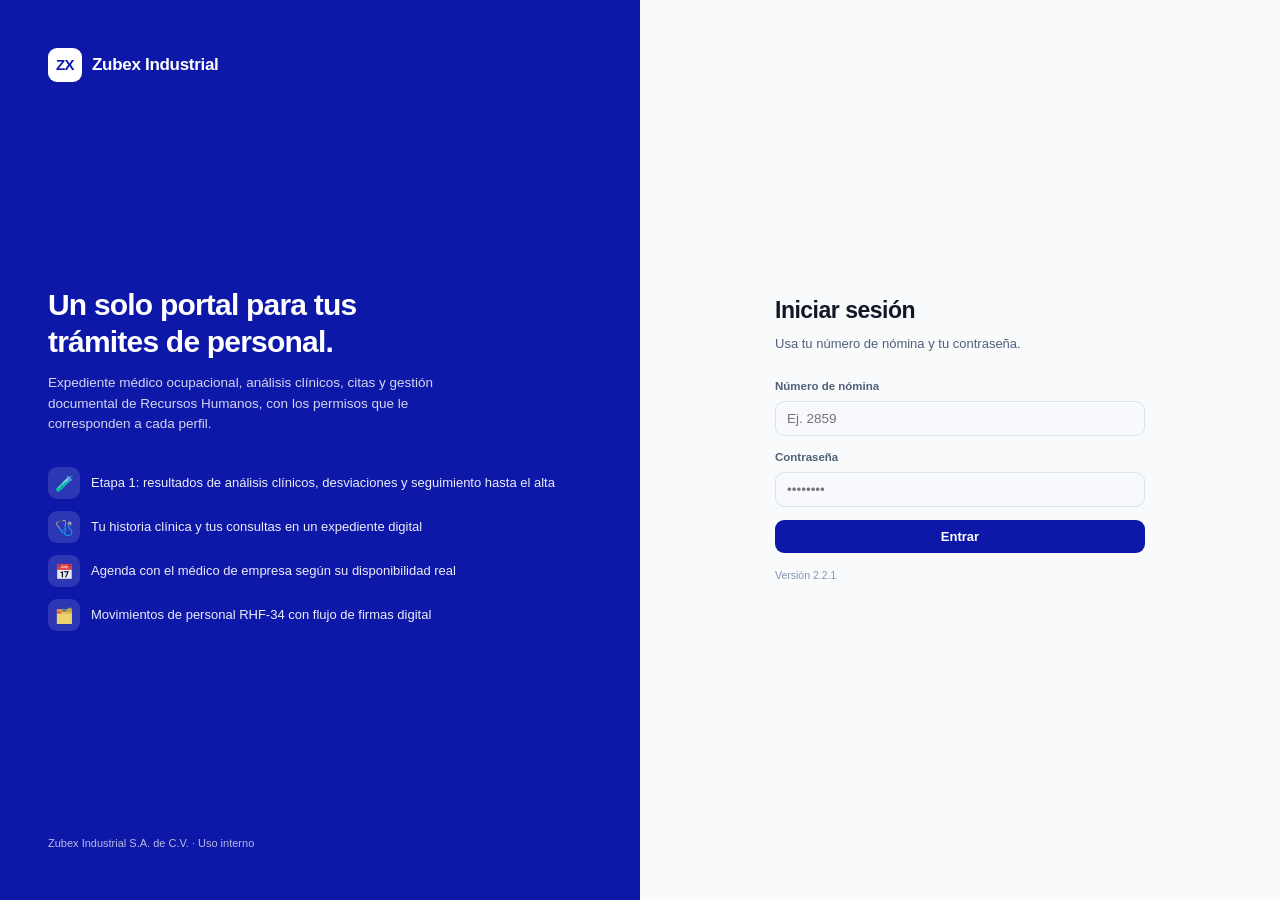
==== admin.html @ ed7c0bb7 "Add files via upload" ====
<!DOCTYPE html>
<html lang="es">
<head>
<meta charset="UTF-8">
<meta name="viewport" content="width=device-width,initial-scale=1">
<meta http-equiv="Content-Security-Policy"
      content="default-src 'self'; script-src 'self'; style-src 'self' 'unsafe-inline' https://fonts.googleapis.com; font-src 'self' https://fonts.gstatic.com; img-src 'self' data:; connect-src 'self' https://wqecddqbijyiqwsvlubl.supabase.co wss://wqecddqbijyiqwsvlubl.supabase.co; form-action 'none'; base-uri 'none'; object-src 'none'">
<meta http-equiv="Cache-Control" content="no-store">
<meta name="referrer" content="same-origin">
<meta name="robots" content="noindex,nofollow">
<title>Portal Zubex · Administración</title>
<link rel="stylesheet" href="assets/app.css?v=2.2.1">
</head>
<body>
<div id="root"></div>
<script src="assets/supabase.min.js?v=2.2.1"></script>
<script src="assets/config.js?v=2.2.1"></script>
<script src="assets/catalogos.js?v=2.2.1"></script>
<script src="assets/api.js?v=2.2.1"></script>
<script src="assets/app.js?v=2.2.1"></script>
<script src="assets/page-admin.js?v=2.2.1"></script>
</body>
</html>
---- assets/app.css ----
/* ============================================================
   Portal Zubex — Sistema de diseño
   Manual de Estandarización de Reportes IA — Zubex Industrial
   Azul primario #0D18A8 · Azul acento #227EF6
   ============================================================ */

:root{
  /* Marca */
  --zx:#0D18A8;          /* Azul Zubex primario */
  --zx-ac:#227EF6;       /* Azul Zubex brillante (acento) */
  --zx-ac-h:#1b68ce;
  --zx-soft:#e8eefc;
  --zx-soft2:#dbeafe;

  /* Superficies */
  --bg:#f8fafc;--c:#ffffff;--c1:#f7f9fc;--c2:#eef2f8;
  --tx:#101828;--tx2:#516079;--tx3:#8494ad;
  --bd:#dce4ef;--bd2:#c3d0e6;

  /* Semántica (verde = mejora, rojo = deterioro) */
  --gn:#166534;--gns:#e7f4ec;--gnt:#166534;
  --dn:#991b1b;--dns:#fbeded;--dnt:#991b1b;
  --wn:#a16207;--wns:#fdf5e3;--wnt:#854d0e;

  --sh:0 1px 3px rgba(13,24,168,.06),0 6px 20px rgba(16,24,40,.06);
  --sh2:0 10px 40px rgba(16,24,40,.18);
  --r:12px;
  font-family:'Poppins','Segoe UI',-apple-system,BlinkMacSystemFont,sans-serif;
}

[data-theme=dark]{
  --zx:#2c3ce0;--zx-ac:#5b95f8;--zx-ac-h:#4a83e6;
  --zx-soft:#161f3d;--zx-soft2:#1b2749;
  --bg:#0b1020;--c:#131a2e;--c1:#18203a;--c2:#1e2846;
  --tx:#e6ecf8;--tx2:#94a3bd;--tx3:#65748f;
  --bd:#243055;--bd2:#2f3d68;
  --gn:#4ade80;--gns:#0f2a1b;--gnt:#4ade80;
  --dn:#f87171;--dns:#2c1414;--dnt:#f87171;
  --wn:#fbbf24;--wns:#2a2008;--wnt:#fbbf24;
  --sh:0 2px 16px rgba(0,0,0,.45);--sh2:0 8px 32px rgba(0,0,0,.6);
}

*{box-sizing:border-box;margin:0;padding:0}
html,body{height:100%}
body{background:var(--bg);color:var(--tx);font-size:14px;line-height:1.55;
     font-family:'Poppins','Segoe UI',-apple-system,sans-serif;-webkit-font-smoothing:antialiased}
button{font-family:inherit;cursor:pointer;border:none;outline:none}
a{color:var(--zx-ac);text-decoration:none}
input,textarea,select{font-family:inherit;font-size:13.5px;background:var(--c1);color:var(--tx);
  border:1px solid var(--bd);border-radius:9px;padding:9px 11px;width:100%;transition:.15s;outline:none}
input:focus,textarea:focus,select:focus{border-color:var(--zx-ac);box-shadow:0 0 0 3px var(--zx-soft)}
input:disabled,select:disabled,textarea:disabled{opacity:.6;cursor:not-allowed}
textarea{resize:vertical;min-height:70px}
.hidden{display:none!important}

/* ---------- Marca / logo ---------- */
.zx-logo{display:inline-flex;align-items:center;gap:10px;font-weight:700;letter-spacing:-.3px}
.zx-mark{width:34px;height:34px;min-width:34px;border-radius:9px;background:#fff;color:var(--zx);
  display:flex;align-items:center;justify-content:center;font-weight:800;font-size:15px;letter-spacing:-.5px}
.zx-mark.inv{background:var(--zx);color:#fff}

/* ---------- Shell ---------- */
.app{display:flex;flex-direction:column;height:100vh;overflow:hidden}
.topbar{display:flex;align-items:center;justify-content:space-between;gap:14px;padding:0 18px;height:56px;
  background:var(--zx);color:#fff;flex-shrink:0;z-index:30}
.tb-title{font-size:12.5px;opacity:.85;font-weight:400;white-space:nowrap;overflow:hidden;text-overflow:ellipsis}
.tb-right{display:flex;align-items:center;gap:12px}
.tb-user{display:flex;flex-direction:column;line-height:1.25;text-align:right}
.tb-user b{font-size:12.5px;font-weight:600}
.tb-user span{font-size:10.5px;opacity:.8;max-width:min(46vw,440px);overflow:hidden;text-overflow:ellipsis;white-space:nowrap}
.tb-avatar{width:32px;height:32px;border-radius:50%;background:rgba(255,255,255,.18);display:flex;
  align-items:center;justify-content:center;font-weight:700;font-size:12px}
.theme-btn{width:40px;height:22px;border-radius:12px;background:rgba(255,255,255,.25);position:relative;border:none}
.theme-btn::after{content:"";position:absolute;top:2px;left:2px;width:18px;height:18px;border-radius:50%;
  background:#fff;transition:.2s}
[data-theme=dark] .theme-btn::after{transform:translateX(18px)}
.btn-logout{background:rgba(255,255,255,.12);color:#fff;font-size:12.5px;padding:7px 12px;border-radius:8px}
.btn-logout:hover{background:rgba(255,255,255,.24)}

.layout{display:flex;flex:1;overflow:hidden}
.sidebar{width:224px;background:var(--c);border-right:1px solid var(--bd);display:flex;flex-direction:column;
  flex-shrink:0;transition:width .17s ease;overflow:hidden}
.sidebar.col{width:56px}
.sb-top{padding:8px;display:flex;justify-content:flex-end;border-bottom:1px solid var(--bd)}
.sidebar.col .sb-top{justify-content:center}
.sb-toggle{background:transparent;border:1px solid var(--bd);color:var(--tx2);border-radius:8px;padding:5px 9px;font-size:14px;line-height:1}
.sb-toggle:hover{background:var(--c2);color:var(--tx)}
.sb-nav{flex:1;padding:10px 8px;overflow-y:auto;display:flex;flex-direction:column;gap:2px}
.sb-sec{font-size:10px;text-transform:uppercase;letter-spacing:.8px;color:var(--tx3);font-weight:700;padding:12px 10px 4px;white-space:nowrap}
.sidebar.col .sb-sec{visibility:hidden;height:18px;padding:6px}
.sb-item{display:flex;align-items:center;gap:10px;padding:9px 10px;border-radius:9px;font-size:13px;
  color:var(--tx2);cursor:pointer;white-space:nowrap;overflow:hidden;background:none;width:100%;text-align:left}
.sb-item:hover{background:var(--c2);color:var(--tx)}
.sb-item.on{background:var(--zx-soft);color:var(--zx);font-weight:600}
[data-theme=dark] .sb-item.on{color:var(--zx-ac)}
.sb-ico{width:20px;text-align:center;flex-shrink:0;font-size:15px}
/* Vistas del módulo activo: desplegadas justo debajo de él (acordeón) */
.sb-sub{display:flex;flex-direction:column;gap:1px;margin:2px 0 6px 18px;padding-left:8px;border-left:2px solid var(--bd)}
.sb-subitem{padding:7px 10px;font-size:12.5px;width:100%;text-align:left}
.sb-sub .sb-subitem.on{background:var(--c2);color:var(--zx);font-weight:600}
[data-theme=dark] .sb-sub .sb-subitem.on{color:var(--zx-ac)}
.sidebar.col .sb-sub{margin-left:0;padding-left:0;border-left:none}
.sidebar.col .sb-item span:not(.sb-ico){display:none}
.sb-badge{margin-left:auto;background:var(--dn);color:#fff;border-radius:10px;font-size:10px;padding:1px 6px;font-weight:700}
.sidebar.col .sb-badge{display:none}
.sb-foot{padding:10px;border-top:1px solid var(--bd);font-size:10.5px;color:var(--tx3);white-space:nowrap}
.sidebar.col .sb-foot{display:none}

.main{flex:1;overflow-y:auto;padding:22px 26px 40px}

/* ---------- Tipografía de página ---------- */
.page-head{display:flex;align-items:flex-start;justify-content:space-between;gap:16px;margin-bottom:18px;flex-wrap:wrap}
h1.page-t{font-size:21px;font-weight:700;letter-spacing:-.4px}
.page-sub{font-size:12.5px;color:var(--tx2);margin-top:2px}
h2.sec-t{font-size:15px;font-weight:700;margin:22px 0 10px;letter-spacing:-.2px}
h3{font-size:13.5px;font-weight:600}

/* ---------- Tarjetas ---------- */
.card{background:var(--c);border:1px solid var(--bd);border-radius:var(--r);box-shadow:var(--sh);padding:18px}
.card+.card{margin-top:14px}
.card-t{font-size:13.5px;font-weight:700;margin-bottom:12px;display:flex;align-items:center;gap:8px;justify-content:space-between}
.grid{display:grid;gap:14px}
.g2{grid-template-columns:repeat(auto-fit,minmax(280px,1fr))}
.g3{grid-template-columns:repeat(auto-fit,minmax(220px,1fr))}
.g4{grid-template-columns:repeat(auto-fit,minmax(180px,1fr))}

/* KPI */
.kpi{background:var(--c);border:1px solid var(--bd);border-radius:var(--r);padding:15px 16px;box-shadow:var(--sh)}
.kpi-l{font-size:10.5px;text-transform:uppercase;letter-spacing:.7px;color:var(--tx3);font-weight:700}
.kpi-v{font-size:27px;font-weight:700;letter-spacing:-1px;margin-top:3px;color:var(--zx)}
[data-theme=dark] .kpi-v{color:var(--zx-ac)}
.kpi-v.gn{color:var(--gnt)}.kpi-v.dn{color:var(--dnt)}.kpi-v.wn{color:var(--wnt)}
.kpi-d{font-size:11.5px;color:var(--tx2);margin-top:2px}

/* Portal (tarjetas de módulo) */
.mod-grid{display:grid;grid-template-columns:repeat(auto-fit,minmax(250px,1fr));gap:16px}
.mod{background:var(--c);border:1px solid var(--bd);border-radius:16px;padding:22px;box-shadow:var(--sh);
  cursor:pointer;transition:.16s;display:flex;flex-direction:column;gap:8px;text-align:left}
.mod:hover{transform:translateY(-2px);box-shadow:var(--sh2);border-color:var(--zx-ac)}
.mod-ico{width:44px;height:44px;border-radius:12px;background:var(--zx-soft);color:var(--zx);display:flex;
  align-items:center;justify-content:center;font-size:21px;margin-bottom:4px}
[data-theme=dark] .mod-ico{color:var(--zx-ac)}
.mod b{font-size:15px}
.mod p{font-size:12.5px;color:var(--tx2)}
.mod-tag{margin-top:6px;font-size:10.5px;font-weight:700;color:var(--zx-ac);text-transform:uppercase;letter-spacing:.6px}

/* ---------- Botones ---------- */
.btn{background:var(--zx);color:#fff;border-radius:9px;padding:9px 16px;font-size:13px;font-weight:600;
  display:inline-flex;align-items:center;gap:7px;transition:.15s;white-space:nowrap}
.btn:hover{background:var(--zx-ac-h)}
.btn.ac{background:var(--zx-ac)}.btn.ac:hover{background:var(--zx-ac-h)}
.btn.gh{background:transparent;color:var(--tx2);border:1px solid var(--bd)}
.btn.gh:hover{background:var(--c2);color:var(--tx)}
.btn.ok{background:var(--gn)}.btn.ok:hover{filter:brightness(1.15)}
.btn.no{background:var(--dn)}.btn.no:hover{filter:brightness(1.15)}
.btn.sm{padding:6px 11px;font-size:12px}
.btn:disabled{opacity:.5;cursor:not-allowed}
.btn-row{display:flex;gap:9px;flex-wrap:wrap}

/* ---------- Formularios ---------- */
.field{margin-bottom:13px}
.field label{display:block;font-size:11.5px;font-weight:600;color:var(--tx2);margin-bottom:5px}
.field .hint{font-size:11px;color:var(--tx3);margin-top:4px}
.frow{display:grid;gap:13px;grid-template-columns:repeat(auto-fit,minmax(190px,1fr))}
.chk{display:flex;align-items:flex-start;gap:8px;font-size:12.5px;color:var(--tx);cursor:pointer;padding:5px 0}
.chk input{width:16px;height:16px;min-width:16px;margin-top:1px;accent-color:var(--zx-ac)}
fieldset{border:1px solid var(--bd);border-radius:10px;padding:14px;margin-bottom:14px}
legend{font-size:11px;font-weight:700;text-transform:uppercase;letter-spacing:.7px;color:var(--zx);padding:0 6px}
[data-theme=dark] legend{color:var(--zx-ac)}

/* ---------- Tablas ---------- */
.tbl-wrap{overflow-x:auto;border:1px solid var(--bd);border-radius:10px;background:var(--c)}
table{width:100%;border-collapse:collapse;font-size:12.5px}
th{background:var(--c2);color:var(--tx2);font-weight:700;font-size:10.5px;text-transform:uppercase;
  letter-spacing:.6px;padding:10px;text-align:left;white-space:nowrap;position:sticky;top:0}
td{padding:10px;border-top:1px solid var(--bd);vertical-align:middle}
tbody tr:hover{background:var(--c1)}
.empty{padding:34px;text-align:center;color:var(--tx3);font-size:12.5px}

/* Chips / badges */
.chip{display:inline-flex;align-items:center;gap:5px;font-size:10.5px;font-weight:700;padding:3px 9px;
  border-radius:20px;text-transform:uppercase;letter-spacing:.4px;white-space:nowrap}
.chip.ok{background:var(--gns);color:var(--gnt)}
.chip.no{background:var(--dns);color:var(--dnt)}
.chip.wa{background:var(--wns);color:var(--wnt)}
.chip.in{background:var(--zx-soft);color:var(--zx)}
[data-theme=dark] .chip.in{color:var(--zx-ac)}
.chip.nt{background:var(--c2);color:var(--tx2)}

/* Filtros */
.filters{display:flex;gap:9px;flex-wrap:wrap;align-items:flex-end;margin-bottom:14px}
.filters .field{margin:0;min-width:145px}
.tabs{display:flex;gap:5px;background:var(--c2);padding:4px;border-radius:10px;flex-wrap:wrap}
.tab{background:transparent;color:var(--tx2);padding:7px 13px;border-radius:7px;font-size:12.5px;font-weight:600}
.tab.on{background:var(--c);color:var(--zx);box-shadow:var(--sh)}
[data-theme=dark] .tab.on{color:var(--zx-ac)}

/* ---------- Modal ---------- */
.ovl{position:fixed;inset:0;background:rgba(8,14,32,.55);backdrop-filter:blur(2px);display:flex;
  align-items:center;justify-content:center;z-index:100;padding:18px}
.modal{background:var(--c);border-radius:16px;box-shadow:var(--sh2);width:100%;max-width:560px;
  max-height:90vh;display:flex;flex-direction:column;overflow:hidden}
.modal.lg{max-width:900px}
.mo-head{padding:16px 20px;border-bottom:1px solid var(--bd);display:flex;align-items:center;justify-content:space-between;gap:12px}
.mo-head b{font-size:15px}
.mo-x{background:transparent;color:var(--tx3);font-size:19px;line-height:1;padding:4px 8px;border-radius:7px}
.mo-x:hover{background:var(--c2);color:var(--tx)}
.mo-body{padding:20px;overflow-y:auto}
.mo-foot{padding:14px 20px;border-top:1px solid var(--bd);display:flex;justify-content:flex-end;gap:9px;flex-wrap:wrap}

/* ---------- Toast ---------- */
.toasts{position:fixed;bottom:20px;right:20px;display:flex;flex-direction:column;gap:9px;z-index:200}
.toast{background:var(--c);border:1px solid var(--bd);border-left:4px solid var(--zx-ac);border-radius:10px;
  padding:12px 16px;box-shadow:var(--sh2);font-size:13px;max-width:340px;animation:tin .22s ease}
.toast.ok{border-left-color:var(--gn)}.toast.no{border-left-color:var(--dn)}.toast.wa{border-left-color:var(--wn)}
@keyframes tin{from{opacity:0;transform:translateX(30px)}to{opacity:1;transform:none}}

/* ---------- Calendario ---------- */
.cal{background:var(--c1);border:1px solid var(--bd);border-radius:12px;padding:12px}
.cal-h{display:flex;align-items:center;justify-content:space-between;margin-bottom:9px}
.cal-h b{font-size:13px;text-transform:capitalize}
.cal-nav{background:var(--c);border:1px solid var(--bd);color:var(--tx2);border-radius:7px;padding:4px 9px;font-size:13px}
.cal-nav:hover{background:var(--c2)}
.cal-g{display:grid;grid-template-columns:repeat(7,1fr);gap:3px}
.cal-dow{text-align:center;font-size:10px;font-weight:700;color:var(--tx3);padding:4px 0;text-transform:uppercase}
.cal-d{aspect-ratio:1;display:flex;align-items:center;justify-content:center;border-radius:8px;font-size:12px;
  cursor:pointer;border:1px solid transparent;background:var(--c)}
.cal-d:hover{border-color:var(--zx-ac)}
.cal-d.out{color:var(--tx3);opacity:.45;cursor:default;background:transparent}
.cal-d.sel{background:var(--zx);color:#fff;font-weight:700}
.cal-d.rng{background:var(--zx-soft);color:var(--zx)}
.cal-d.hoy{border-color:var(--zx-ac);font-weight:700}
.cal-d.off{opacity:.35;cursor:not-allowed;text-decoration:line-through}

/* Rejilla semanal de vacaciones */
[data-theme=dark] 
/* Slots de citas */

/* Timeline de firmas */
.flow{display:flex;flex-direction:column;gap:0}
.flow-i{display:flex;gap:12px;padding-bottom:16px;position:relative}
.flow-i:not(:last-child)::before{content:"";position:absolute;left:13px;top:28px;bottom:0;width:2px;background:var(--bd)}
.flow-i.done:not(:last-child)::before{background:var(--gn)}
.flow-dot{width:28px;height:28px;min-width:28px;border-radius:50%;background:var(--c2);color:var(--tx3);
  display:flex;align-items:center;justify-content:center;font-size:12px;font-weight:700;border:2px solid var(--bd);z-index:1}
.flow-i.done .flow-dot{background:var(--gns);color:var(--gnt);border-color:var(--gn)}
.flow-i.now .flow-dot{background:var(--zx-soft);color:var(--zx);border-color:var(--zx-ac)}
.flow-i.rej .flow-dot{background:var(--dns);color:var(--dnt);border-color:var(--dn)}
.flow-tx b{font-size:13px;display:block}
.flow-tx span{font-size:11.5px;color:var(--tx2)}

/* ---------- Login ---------- */
.login{min-height:100vh;display:grid;grid-template-columns:1fr 1fr}
.login-art{background:var(--zx);color:#fff;padding:48px;display:flex;flex-direction:column;justify-content:space-between}
.login-art h2{font-size:30px;font-weight:700;letter-spacing:-.8px;line-height:1.25;max-width:400px}
.login-art p{font-size:13.5px;opacity:.82;max-width:400px;margin-top:12px}
.login-feat{display:flex;flex-direction:column;gap:12px;margin-top:32px}
.login-feat div{display:flex;gap:11px;align-items:center;font-size:13px;opacity:.92}
.login-feat i{width:32px;height:32px;border-radius:9px;background:rgba(255,255,255,.15);display:flex;
  align-items:center;justify-content:center;font-style:normal;font-size:15px}
.login-form{display:flex;align-items:center;justify-content:center;padding:40px 24px;background:var(--bg)}
.login-box{width:100%;max-width:370px}
.login-box h1{font-size:23px;font-weight:700;letter-spacing:-.5px}
.login-box>p{font-size:13px;color:var(--tx2);margin:5px 0 24px}
.login-err{background:var(--dns);color:var(--dnt);border-radius:9px;padding:10px 13px;font-size:12.5px;margin-bottom:13px}

/* ---------- Nota metodológica / pie ---------- */
.nota{background:var(--zx-soft2);border:1px solid var(--bd);border-radius:10px;padding:13px 15px;
  font-size:11.5px;color:var(--tx2);line-height:1.6;margin-top:18px}
[data-theme=dark] .nota{background:var(--zx-soft)}
.nota b{color:var(--tx);font-size:11.5px}
.pie{margin-top:14px;padding:12px 0;font-size:11px;color:var(--tx3);text-align:center;border-top:1px solid var(--bd)}

/* Aviso de privacidad */
.priv{display:flex;gap:10px;background:var(--wns);border:1px solid var(--wn);border-radius:10px;
  padding:12px 14px;font-size:11.5px;color:var(--wnt);line-height:1.55;margin-bottom:16px}

/* Responsive */
@media(max-width:900px){
  .login{grid-template-columns:1fr}
  .login-art{display:none}
  .sidebar{position:fixed;left:0;top:56px;bottom:0;z-index:40;box-shadow:var(--sh2)}
  .sidebar.col{width:0;border:none}
  .main{padding:16px}
  .tb-user{display:none}
}
@media print{
  .sidebar,.topbar,.btn,.no-print{display:none!important}
  .main{overflow:visible;padding:0}
  .card{box-shadow:none;break-inside:avoid}
}

/* ---- Jefes y equipos (Administración) ---- */
.eq-grid{display:grid;grid-template-columns:minmax(260px,360px) 1fr;gap:14px;align-items:start}
.eq-list{display:flex;flex-direction:column;gap:4px;max-height:560px;overflow-y:auto}
.eq-row{padding:9px 11px;border:1px solid var(--bd);border-radius:9px;cursor:pointer;background:var(--c)}
.eq-row:hover{background:var(--c2)}
.eq-row.on{border-color:var(--zx);background:var(--zx-soft)}
.eq-row b{font-size:12.5px}
.eq-sub{font-size:11.5px;color:var(--tx2);margin-top:2px}
@media(max-width:900px){.eq-grid{grid-template-columns:1fr}}


/* ============================================================
   Versión 2.2.0
   ============================================================ */

/* ---- Barra superior: accesos rápidos ---- */
.tb-nav{display:flex;align-items:center;gap:4px;margin:0 auto 0 8px}
.tb-op{display:flex;align-items:center;gap:6px;color:#fff;padding:7px 12px;border-radius:8px;font-size:12.5px;
  font-weight:600;opacity:.92;white-space:nowrap}
.tb-op:hover{background:rgba(255,255,255,.14);opacity:1}
.tb-op.on{background:rgba(255,255,255,.22);opacity:1}
.tb-more{display:none;position:relative;margin:0 auto 0 4px}
.tb-more summary{list-style:none;cursor:pointer;color:#fff;font-size:12.5px;font-weight:600;padding:7px 12px;
  border-radius:8px;background:rgba(255,255,255,.14)}
.tb-more summary::-webkit-details-marker{display:none}
.tb-menu{position:absolute;left:0;top:calc(100% + 8px);min-width:210px;background:var(--c);border:1px solid var(--bd);
  border-radius:10px;box-shadow:var(--sh2);padding:6px;display:flex;flex-direction:column;gap:2px;z-index:60}
.tb-menu .tb-op{color:var(--tx);opacity:1}
.tb-menu .tb-op:hover{background:var(--c2)}
.tb-menu .tb-op.on{background:var(--zx-soft);color:var(--zx)}
@media(max-width:1360px){.tb-nav{display:none}.tb-more{display:block}}

/* ---- Calendarios de selección (formularios): números legibles en modo noche ---- */
[data-theme=dark] .cal-d{color:#fff}
[data-theme=dark] .cal-d.rng{background:#26397a;color:#fff}
[data-theme=dark] .cal-d.sel{color:#fff}

/* ---- Encabezado de saldo en los formularios de solicitud ---- */
.disp-big{font-size:21px;font-weight:600;line-height:1.2;color:var(--tx)}
.disp-big b{font-size:36px;font-weight:700;color:var(--zx);margin:0 4px;letter-spacing:-.5px}
[data-theme=dark] .disp-big b{color:var(--zx-ac)}
.disp-sub{font-size:13px;color:var(--tx2);margin:2px 0 12px}
.fm-nota{font-size:11.5px;color:var(--tx2);margin-top:6px}
.fm-total{font-size:13px;margin:2px 0 10px}
.fm-total b{font-size:15px;color:var(--zx)}
[data-theme=dark] .fm-total b{color:var(--zx-ac)}

/* ---- Tarjetas del inicio que funcionan como enlace ---- */
a.kpi-link{display:block;color:inherit;text-decoration:none;transition:border-color .15s,box-shadow .15s,transform .15s}
a.kpi-link:hover{border-color:var(--zx-ac);box-shadow:var(--sh2);transform:translateY(-1px)}
a.kpi-link .kpi-d::after{content:" →";opacity:.6}
.home-id{font-size:12.5px;color:var(--tx2);margin-top:3px}

/* ---- Popup de detalles de una solicitud ---- */
.det-grid{display:grid;grid-template-columns:1fr 1fr;gap:12px 22px}
.det-w{grid-column:1/-1}
.det-k{font-size:10.5px;color:var(--tx3);text-transform:uppercase;letter-spacing:.5px;font-weight:700}
.det-v{font-size:13.5px;font-weight:600;margin-top:2px;word-break:break-word}
.det-v.suave{font-weight:400;color:var(--tx2)}
.det-nota{font-size:11.5px;color:var(--tx3);font-weight:400;margin-top:2px}
@media(max-width:560px){.det-grid{grid-template-columns:1fr}}

/* ---- Filtros de periodo junto a los títulos de sección ---- */
.sec-row{display:flex;align-items:flex-end;justify-content:space-between;gap:14px;flex-wrap:wrap;margin:22px 0 10px}
.sec-row h2.sec-t{margin:0}
.sec-row .field{min-width:210px}
.chip.sm{font-size:10px;padding:2px 7px;margin-left:6px;vertical-align:middle}

/* ---- Calendario ---- */
.cal-head{display:flex;align-items:center;gap:16px;flex-wrap:wrap}
.cal-head .field{margin:0;min-width:230px}
.cal-bar{display:flex;align-items:center;justify-content:space-between;gap:12px;flex-wrap:wrap;margin:14px 0 12px}
.cw-wrap{overflow-x:auto;border:1px solid var(--bd);border-radius:12px;background:var(--c)}
.cw{display:grid;grid-template-columns:max-content repeat(7,minmax(46px,1fr));min-width:max-content;width:100%}
.cw-h{background:var(--c2);font-weight:700;font-size:10.5px;text-transform:uppercase;letter-spacing:.5px;
  padding:8px 6px;text-align:center;line-height:1.35}
.cw-h.nm{text-align:left;padding-left:14px}
.cw-h.we{background:var(--zx-soft2)}
[data-theme=dark] .cw-h.we{background:var(--zx-soft)}
.cw-h.hoy{box-shadow:inset 0 -3px 0 var(--zx-ac)}
.cw-n{padding:0 16px 0 14px;display:flex;align-items:center;border-top:1px solid var(--bd);font-weight:600;
  font-size:12.5px;white-space:nowrap;min-height:44px}
.cw-c{border-top:1px solid var(--bd);border-left:1px solid var(--bd);min-height:44px}
.cw-c.we{background:var(--c1)}
.cw-bar{align-self:center;height:22px;margin:0 3px;background:var(--zx-ac);border-radius:6px;z-index:1;
  display:flex;align-items:center;justify-content:space-between;padding:0 6px;color:#fff;font-size:11px;font-weight:700;overflow:hidden}
.cw-bar.ci{border-top-left-radius:0;border-bottom-left-radius:0;margin-left:0}
.cw-bar.cd{border-top-right-radius:0;border-bottom-right-radius:0;margin-right:0}

/* Calendarios dentro de popups: celdas más bajas para que el formulario completo quepa sin desplazarse */
.modal .cal-d{aspect-ratio:auto;height:38px}


/* ---- Vista previa por tipo de usuario (Administración) ---- */
.tb-ver{display:flex;align-items:center;gap:6px;color:#fff;font-size:11.5px;font-weight:600;white-space:nowrap}
.tb-ver select{min-width:150px;background:rgba(255,255,255,.16);color:#fff;border:1px solid rgba(255,255,255,.35);border-radius:8px;
  padding:6px 8px;font-size:12px;font-weight:600;max-width:190px;cursor:pointer}
.tb-ver select option,.tb-ver select optgroup{color:#111;background:#fff}
@media(max-width:1180px){.tb-ver span{display:none}}
.vista-banner{display:flex;align-items:center;gap:12px;background:#fff4d6;color:#5b3d00;border-bottom:1px solid #f0d58a;
  padding:8px 18px;font-size:12.5px;line-height:1.4;flex-shrink:0}
.vista-banner>div{flex:1}
[data-theme=dark] .vista-banner{background:#3a2e0e;color:#ffe3a1;border-bottom-color:#6b5517}

/* Barra superior: el logo no se parte y el nombre largo se recorta con puntos suspensivos */
.zx-logo{flex-shrink:0;white-space:nowrap}
.tb-user{min-width:0;max-width:280px}
.tb-user b{overflow:hidden;text-overflow:ellipsis;white-space:nowrap}
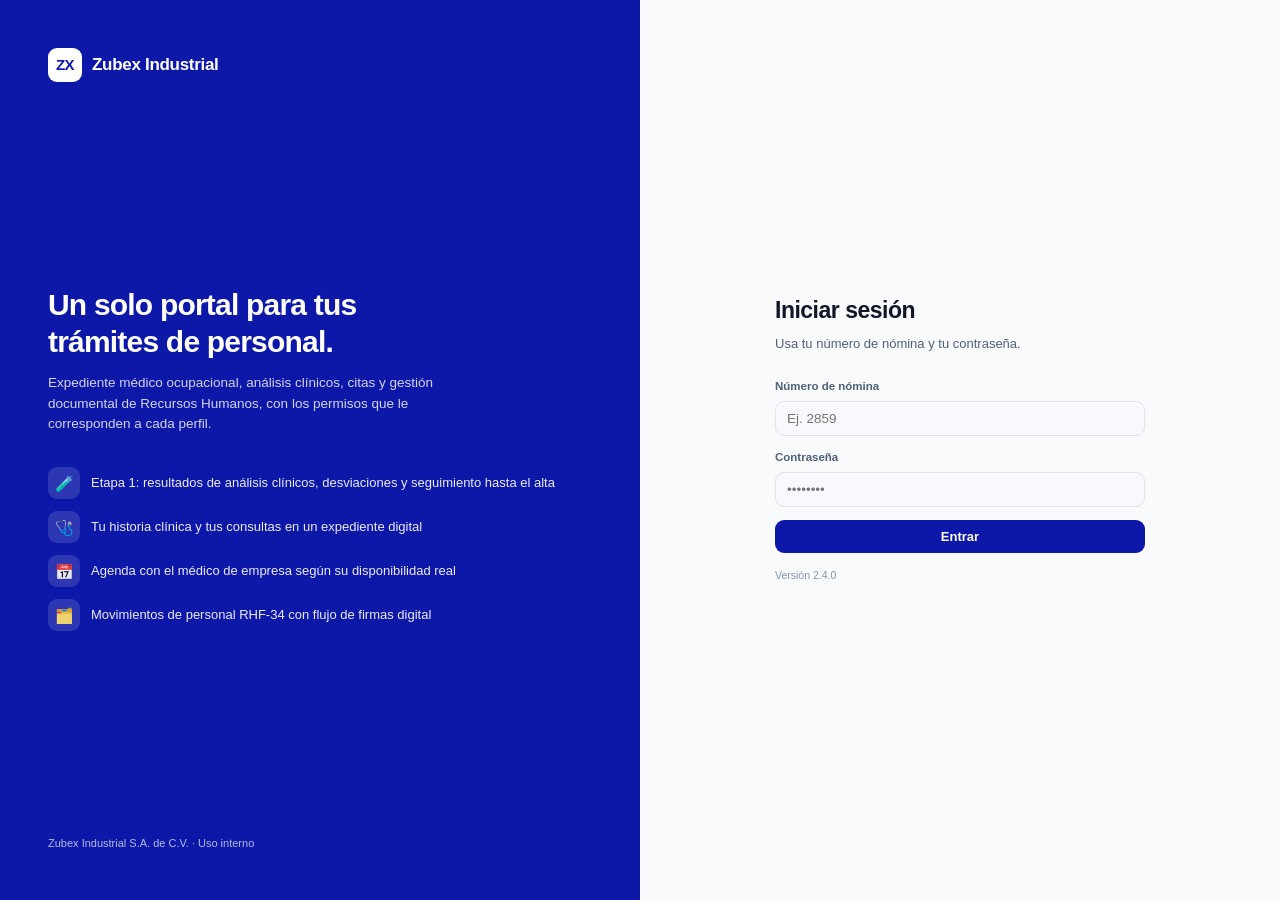
==== commit 023aaed8: "Add files via upload" ====
--- a/admin.html
+++ b/admin.html
@@ -8,16 +8,17 @@
 <meta http-equiv="Cache-Control" content="no-store">
 <meta name="referrer" content="same-origin">
 <meta name="robots" content="noindex,nofollow">
-<title>Portal Zubex · Administración</title>
-<link rel="stylesheet" href="assets/app.css?v=2.2.1">
+<title>Portal RRHH · Administración</title>
+<link rel="stylesheet" href="assets/app.css?v=2.4.0">
 </head>
 <body>
 <div id="root"></div>
-<script src="assets/supabase.min.js?v=2.2.1"></script>
-<script src="assets/config.js?v=2.2.1"></script>
-<script src="assets/catalogos.js?v=2.2.1"></script>
-<script src="assets/api.js?v=2.2.1"></script>
-<script src="assets/app.js?v=2.2.1"></script>
-<script src="assets/page-admin.js?v=2.2.1"></script>
+<script src="assets/supabase.min.js?v=2.4.0"></script>
+<script src="assets/config.js?v=2.4.0"></script>
+<script src="assets/catalogos.js?v=2.4.0"></script>
+<script src="assets/api.js?v=2.4.0"></script>
+<script src="assets/app.js?v=2.4.0"></script>
+<script src="assets/formularios.js?v=2.4.0"></script>
+<script src="assets/page-admin.js?v=2.4.0"></script>
 </body>
 </html>
--- a/assets/app.css
+++ b/assets/app.css
@@ -1,5 +1,5 @@
 /* ============================================================
-   Portal Zubex — Sistema de diseño
+   Portal RRHH — Sistema de diseño
    Manual de Estandarización de Reportes IA — Zubex Industrial
    Azul primario #0D18A8 · Azul acento #227EF6
    ============================================================ */
@@ -398,3 +398,14 @@
 .zx-logo{flex-shrink:0;white-space:nowrap}
 .tb-user{min-width:0;max-width:280px}
 .tb-user b{overflow:hidden;text-overflow:ellipsis;white-space:nowrap}
+
+
+/* ---- Barra superior: los cuatro accesos se ven como botones ---- */
+.tb-nav{gap:8px}
+.tb-op{background:rgba(255,255,255,.12);border:1px solid rgba(255,255,255,.34);font-family:inherit;font-size:12.5px;font-weight:600;
+  cursor:pointer;opacity:1;text-decoration:none;box-shadow:0 1px 0 rgba(0,0,0,.14);transition:background .15s,border-color .15s}
+.tb-op:hover{background:rgba(255,255,255,.26);border-color:rgba(255,255,255,.65)}
+.tb-op:active{transform:translateY(1px);box-shadow:none}
+.tb-op.on{background:#fff;color:var(--zx);border-color:#fff}
+.tb-menu .tb-op{background:transparent;border:1px solid transparent;box-shadow:none;width:100%;text-align:left;color:var(--tx)}
+.tb-menu .tb-op:hover{background:var(--c2);border-color:transparent}
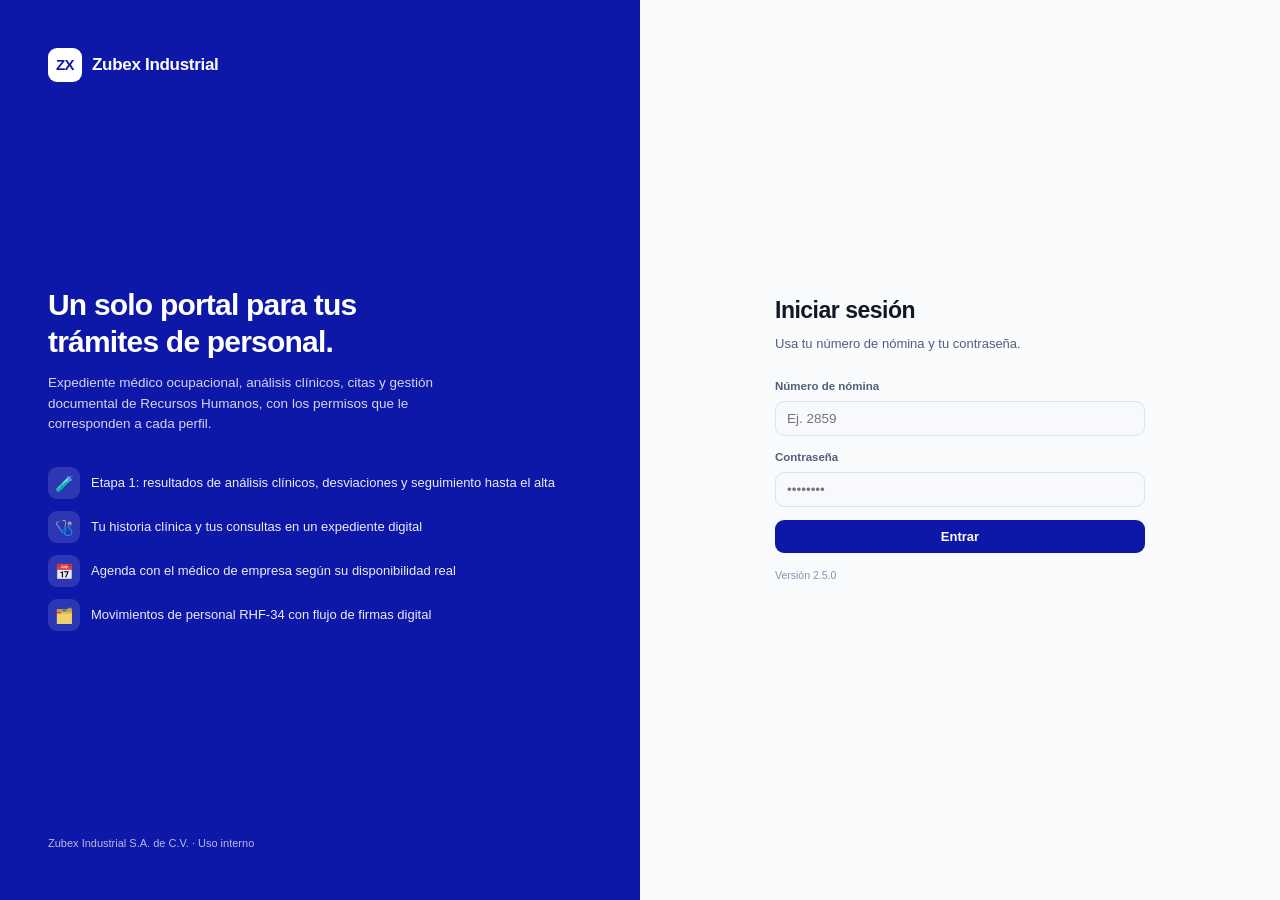
==== commit a8257b31: "Add files via upload" ====
--- a/admin.html
+++ b/admin.html
@@ -9,16 +9,16 @@
 <meta name="referrer" content="same-origin">
 <meta name="robots" content="noindex,nofollow">
 <title>Portal RRHH · Administración</title>
-<link rel="stylesheet" href="assets/app.css?v=2.4.0">
+<link rel="stylesheet" href="assets/app.css?v=2.5.0">
 </head>
 <body>
 <div id="root"></div>
-<script src="assets/supabase.min.js?v=2.4.0"></script>
-<script src="assets/config.js?v=2.4.0"></script>
-<script src="assets/catalogos.js?v=2.4.0"></script>
-<script src="assets/api.js?v=2.4.0"></script>
-<script src="assets/app.js?v=2.4.0"></script>
-<script src="assets/formularios.js?v=2.4.0"></script>
-<script src="assets/page-admin.js?v=2.4.0"></script>
+<script src="assets/supabase.min.js?v=2.5.0"></script>
+<script src="assets/config.js?v=2.5.0"></script>
+<script src="assets/catalogos.js?v=2.5.0"></script>
+<script src="assets/api.js?v=2.5.0"></script>
+<script src="assets/app.js?v=2.5.0"></script>
+<script src="assets/formularios.js?v=2.5.0"></script>
+<script src="assets/page-admin.js?v=2.5.0"></script>
 </body>
 </html>
--- a/assets/app.css
+++ b/assets/app.css
@@ -409,3 +409,15 @@
 .tb-op.on{background:#fff;color:var(--zx);border-color:#fff}
 .tb-menu .tb-op{background:transparent;border:1px solid transparent;box-shadow:none;width:100%;text-align:left;color:var(--tx)}
 .tb-menu .tb-op:hover{background:var(--c2);border-color:transparent}
+
+
+/* ---- Botón «Volver arriba» ---- */
+.zx-top{position:fixed;right:28px;bottom:84px;width:44px;height:44px;border-radius:50%;border:none;background:var(--zx);color:#fff;
+  font-size:17px;line-height:1;cursor:pointer;box-shadow:var(--sh2);z-index:50;display:flex;align-items:center;justify-content:center;
+  opacity:0;pointer-events:none;transform:translateY(10px);transition:opacity .2s,transform .2s,background .15s}
+.zx-top.on{opacity:1;pointer-events:auto;transform:none}
+.zx-top:hover{background:var(--zx-ac)}
+@media(max-width:700px){.zx-top{right:16px;bottom:76px;width:40px;height:40px}}
+@media print{.zx-top{display:none}}
+/* Nombres largos en el menú lateral (por ejemplo «Atención y Control de Salud») pasan a dos líneas */
+.sb-subitem{white-space:normal;line-height:1.25}
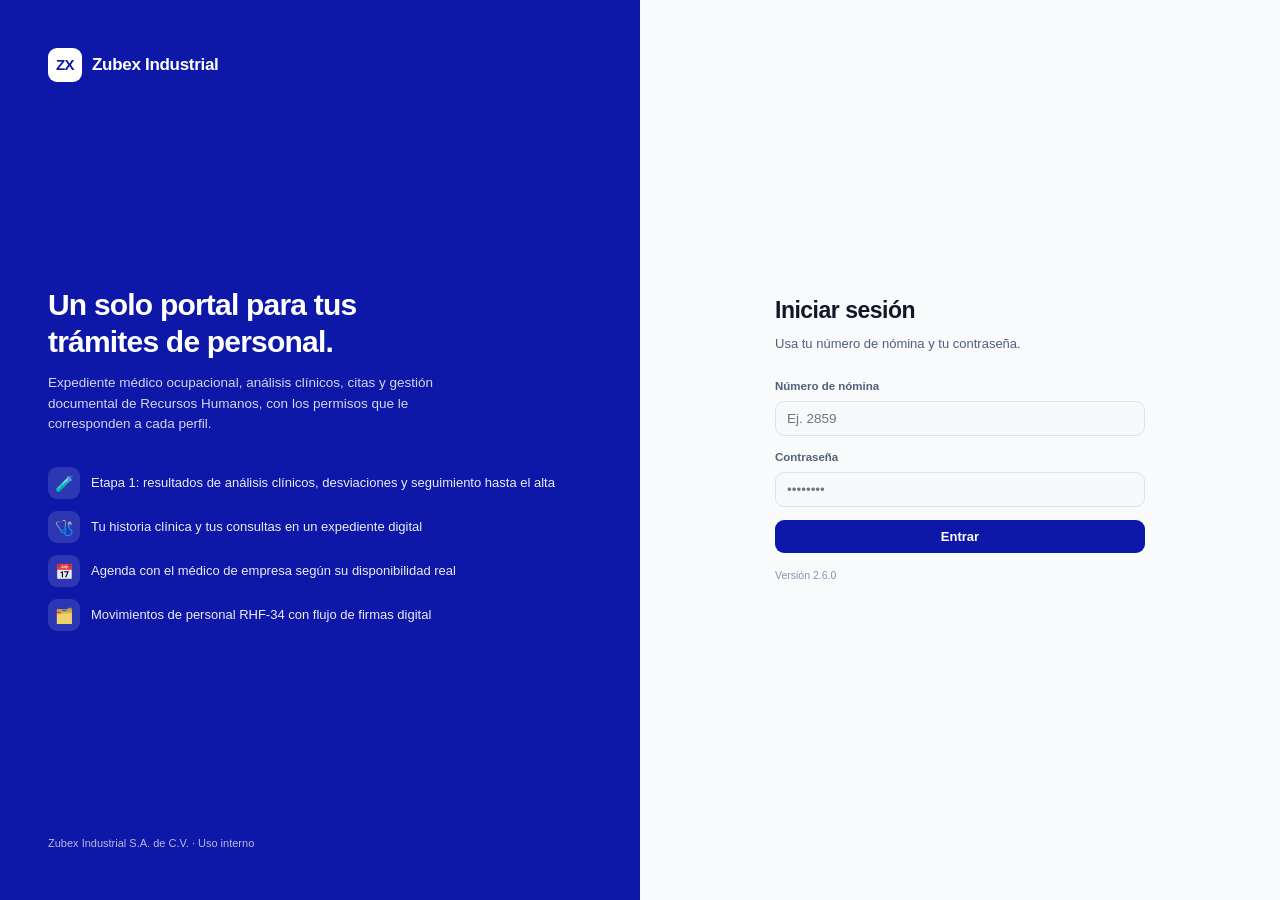
==== commit 4fccd5a5: "Add files via upload" ====
--- a/admin.html
+++ b/admin.html
@@ -9,16 +9,16 @@
 <meta name="referrer" content="same-origin">
 <meta name="robots" content="noindex,nofollow">
 <title>Portal RRHH · Administración</title>
-<link rel="stylesheet" href="assets/app.css?v=2.5.0">
+<link rel="stylesheet" href="assets/app.css?v=2.6.0">
 </head>
 <body>
 <div id="root"></div>
-<script src="assets/supabase.min.js?v=2.5.0"></script>
-<script src="assets/config.js?v=2.5.0"></script>
-<script src="assets/catalogos.js?v=2.5.0"></script>
-<script src="assets/api.js?v=2.5.0"></script>
-<script src="assets/app.js?v=2.5.0"></script>
-<script src="assets/formularios.js?v=2.5.0"></script>
-<script src="assets/page-admin.js?v=2.5.0"></script>
+<script src="assets/supabase.min.js?v=2.6.0"></script>
+<script src="assets/config.js?v=2.6.0"></script>
+<script src="assets/catalogos.js?v=2.6.0"></script>
+<script src="assets/api.js?v=2.6.0"></script>
+<script src="assets/app.js?v=2.6.0"></script>
+<script src="assets/formularios.js?v=2.6.0"></script>
+<script src="assets/page-admin.js?v=2.6.0"></script>
 </body>
 </html>
--- a/assets/app.css
+++ b/assets/app.css
@@ -383,16 +383,6 @@
 .modal .cal-d{aspect-ratio:auto;height:38px}
 
 
-/* ---- Vista previa por tipo de usuario (Administración) ---- */
-.tb-ver{display:flex;align-items:center;gap:6px;color:#fff;font-size:11.5px;font-weight:600;white-space:nowrap}
-.tb-ver select{min-width:150px;background:rgba(255,255,255,.16);color:#fff;border:1px solid rgba(255,255,255,.35);border-radius:8px;
-  padding:6px 8px;font-size:12px;font-weight:600;max-width:190px;cursor:pointer}
-.tb-ver select option,.tb-ver select optgroup{color:#111;background:#fff}
-@media(max-width:1180px){.tb-ver span{display:none}}
-.vista-banner{display:flex;align-items:center;gap:12px;background:#fff4d6;color:#5b3d00;border-bottom:1px solid #f0d58a;
-  padding:8px 18px;font-size:12.5px;line-height:1.4;flex-shrink:0}
-.vista-banner>div{flex:1}
-[data-theme=dark] .vista-banner{background:#3a2e0e;color:#ffe3a1;border-bottom-color:#6b5517}
 
 /* Barra superior: el logo no se parte y el nombre largo se recorta con puntos suspensivos */
 .zx-logo{flex-shrink:0;white-space:nowrap}
@@ -421,3 +411,58 @@
 @media print{.zx-top{display:none}}
 /* Nombres largos en el menú lateral (por ejemplo «Atención y Control de Salud») pasan a dos líneas */
 .sb-subitem{white-space:normal;line-height:1.25}
+
+/* ---- Grupo «Expediente Clínico y Salud Ocupacional» en el menú ---- */
+.sb-grupo-t{width:100%;text-align:left;background:transparent;border:none;cursor:pointer;font-family:inherit}
+.sb-caret{margin-left:auto;font-size:11px;transition:transform .2s;color:var(--tx3)}
+.sb-grupo.abierto>.sb-grupo-t .sb-caret{transform:rotate(180deg)}
+.sb-grupo-c{display:none;flex-direction:column;gap:2px;margin:2px 0 6px 12px;padding-left:8px;border-left:2px solid var(--zx-soft)}
+.sb-grupo.abierto>.sb-grupo-c{display:flex}
+.sb-grupo.abierto>.sb-grupo-t{color:var(--zx);font-weight:600}
+.sidebar.col .sb-grupo-c{margin-left:0;padding-left:0;border-left:none}
+.sidebar.col .sb-caret{display:none}
+.mod-grupo{cursor:default}
+.mod-sub{display:flex;flex-wrap:wrap;gap:6px;margin-top:10px}
+.mod-sub a{background:var(--zx-soft);color:var(--zx);border-radius:20px;padding:4px 11px;font-size:12px;font-weight:600;text-decoration:none}
+.mod-sub a:hover{background:var(--zx);color:#fff}
+.chk-grupo{font-size:11px;text-transform:uppercase;letter-spacing:.6px;font-weight:700;color:var(--tx3);margin:10px 0 2px}
+.chk-sub{margin-left:14px}
+
+/* ---- Botón de menú (celular), barra superior y contenido que se ajustan al ancho de la pantalla ---- */
+.tb-menu-btn{display:none;width:38px;height:36px;border-radius:8px;border:1px solid rgba(255,255,255,.34);background:rgba(255,255,255,.12);color:#fff;
+  font-size:18px;line-height:1;cursor:pointer;align-items:center;justify-content:center;flex:none;font-family:inherit}
+.tb-nav.tb-solo{display:flex!important}
+.sb-fondo{display:none}
+.layout,.main{min-width:0}
+.main{overflow-x:hidden}
+.page-t,.page-sub,.home-id,.kpi-d,.mod p{overflow-wrap:anywhere}
+.card,.kpi,.mod{min-width:0;max-width:100%}
+.tbl-wrap{max-width:100%;overflow-x:auto}
+.page-head{flex-wrap:wrap}
+.btn-row{flex-wrap:wrap}
+@media(max-width:900px){
+  .tb-menu-btn{display:inline-flex}
+  .sb-top{display:none}
+  .sidebar,.sidebar.col{position:fixed;left:0;top:56px;bottom:0;width:272px;max-width:86vw;z-index:45;transform:translateX(-104%);
+    transition:transform .22s ease;border-right:1px solid var(--bd);box-shadow:none}
+  .sidebar.abierto{transform:none;box-shadow:var(--sh2)}
+  .sidebar.col .sb-item span:not(.sb-ico){display:inline}
+  .sidebar.col .sb-sec{visibility:visible;height:auto;padding:12px 10px 4px}
+  .sidebar.col .sb-foot,.sidebar.col .sb-badge{display:block}
+  .sidebar.col .sb-caret{display:inline}
+  .sb-fondo.abierto{display:block;position:fixed;left:0;right:0;top:56px;bottom:0;background:rgba(0,0,0,.45);z-index:44}
+  .topbar{gap:8px;padding:0 10px}
+  .tb-right{gap:8px}
+  .tb-op{padding:6px 10px;font-size:12px}
+  .main{padding:14px}
+}
+@media(max-width:520px){
+  .zx-logo>span:last-child{display:none}
+  .btn-logout{padding:6px 9px;font-size:12px}
+  .tb-more summary{padding:6px 9px}
+}
+
+/* El título largo del grupo del menú baja a dos líneas y su flecha siempre se ve */
+.sb-grupo-t{white-space:normal;line-height:1.25;align-items:center}
+.sb-grupo-t>span:nth-child(2){flex:1;min-width:0;overflow-wrap:anywhere}
+.sb-caret{flex:none}
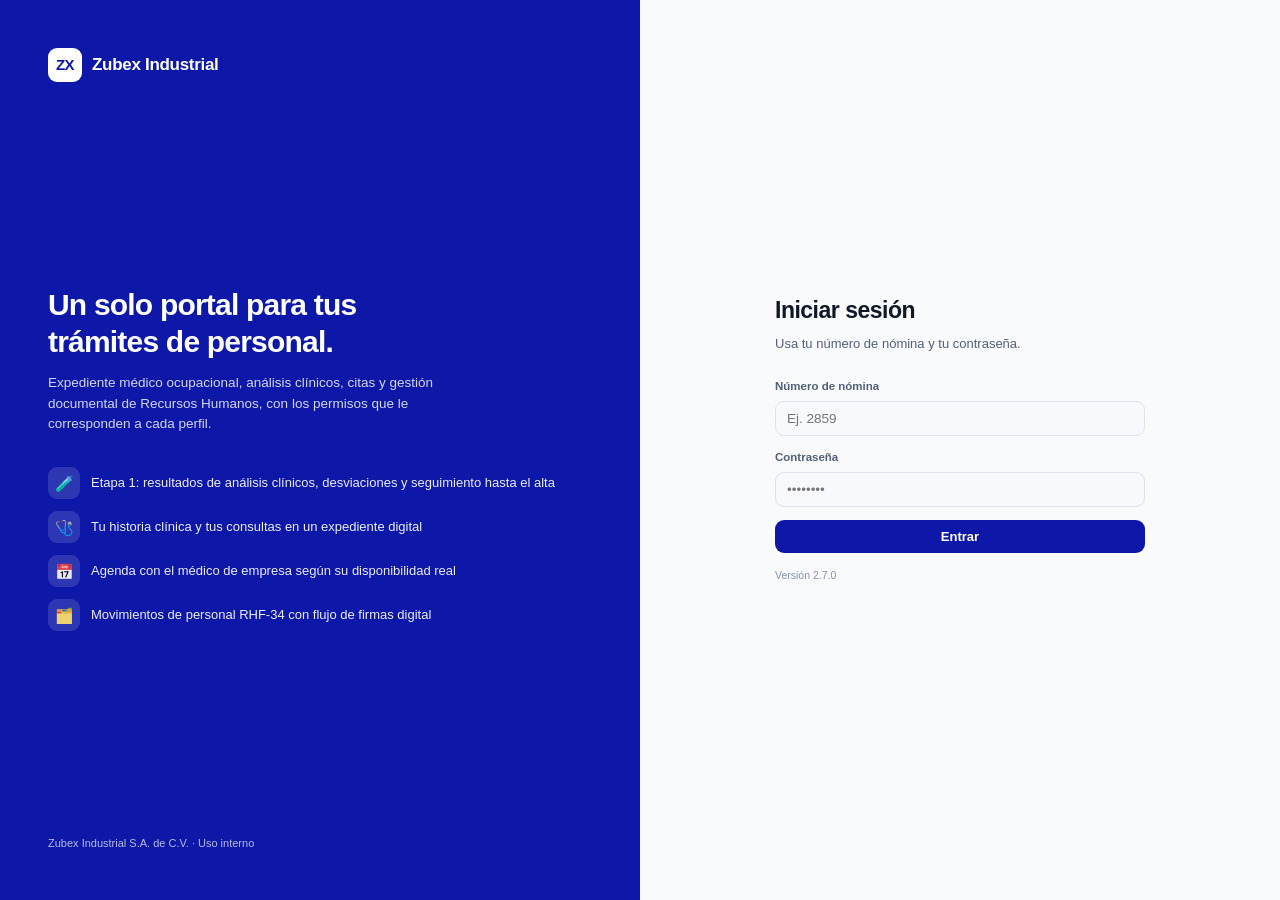
==== commit 19095d1f: "Add files via upload" ====
--- a/admin.html
+++ b/admin.html
@@ -9,16 +9,16 @@
 <meta name="referrer" content="same-origin">
 <meta name="robots" content="noindex,nofollow">
 <title>Portal RRHH · Administración</title>
-<link rel="stylesheet" href="assets/app.css?v=2.6.0">
+<link rel="stylesheet" href="assets/app.css?v=2.7.0">
 </head>
 <body>
 <div id="root"></div>
-<script src="assets/supabase.min.js?v=2.6.0"></script>
-<script src="assets/config.js?v=2.6.0"></script>
-<script src="assets/catalogos.js?v=2.6.0"></script>
-<script src="assets/api.js?v=2.6.0"></script>
-<script src="assets/app.js?v=2.6.0"></script>
-<script src="assets/formularios.js?v=2.6.0"></script>
-<script src="assets/page-admin.js?v=2.6.0"></script>
+<script src="assets/supabase.min.js?v=2.7.0"></script>
+<script src="assets/config.js?v=2.7.0"></script>
+<script src="assets/catalogos.js?v=2.7.0"></script>
+<script src="assets/api.js?v=2.7.0"></script>
+<script src="assets/app.js?v=2.7.0"></script>
+<script src="assets/formularios.js?v=2.7.0"></script>
+<script src="assets/page-admin.js?v=2.7.0"></script>
 </body>
 </html>
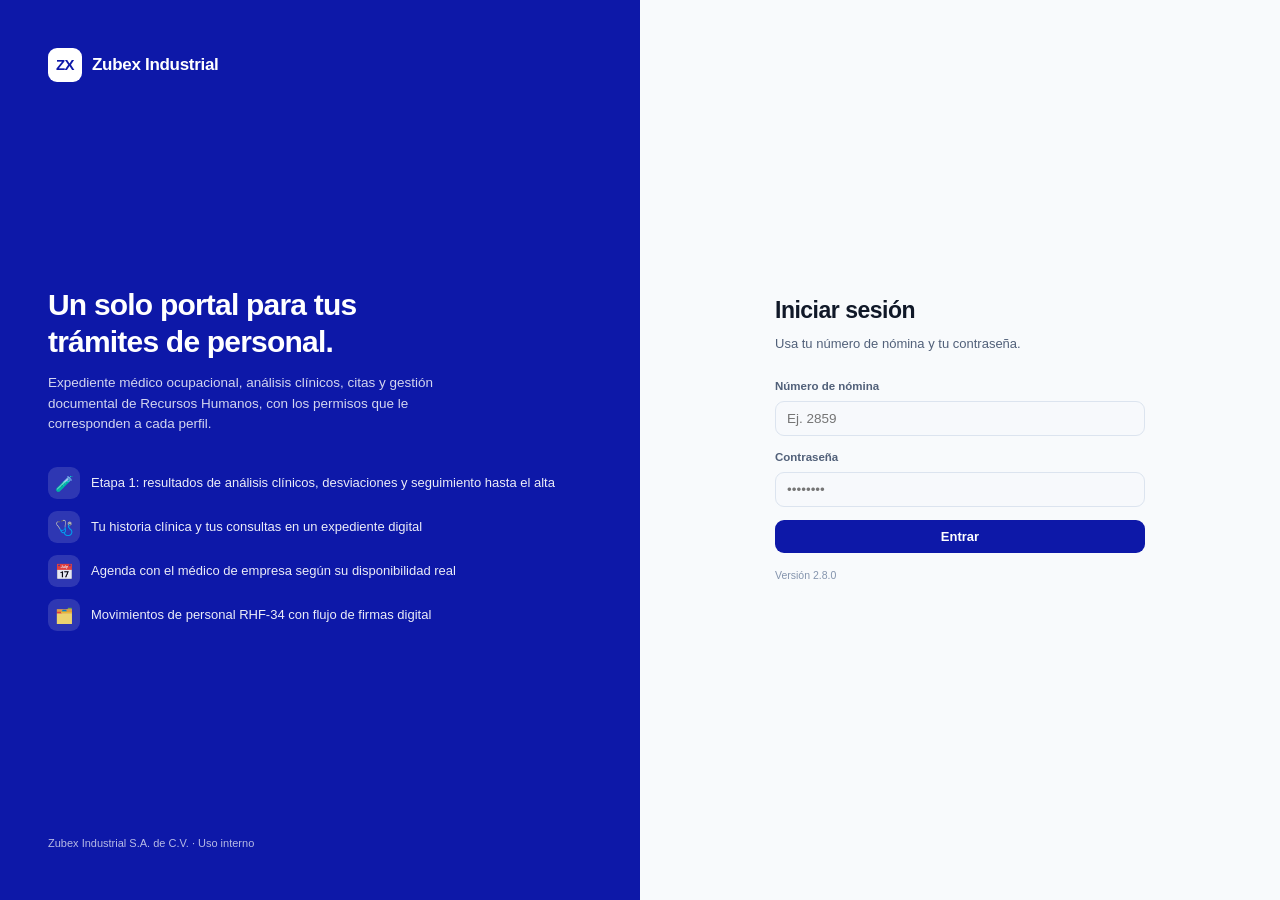
==== commit d305c0f9: "Add files via upload" ====
--- a/admin.html
+++ b/admin.html
@@ -9,16 +9,16 @@
 <meta name="referrer" content="same-origin">
 <meta name="robots" content="noindex,nofollow">
 <title>Portal RRHH · Administración</title>
-<link rel="stylesheet" href="assets/app.css?v=2.7.0">
+<link rel="stylesheet" href="assets/app.css?v=2.8.0">
 </head>
 <body>
 <div id="root"></div>
-<script src="assets/supabase.min.js?v=2.7.0"></script>
-<script src="assets/config.js?v=2.7.0"></script>
-<script src="assets/catalogos.js?v=2.7.0"></script>
-<script src="assets/api.js?v=2.7.0"></script>
-<script src="assets/app.js?v=2.7.0"></script>
-<script src="assets/formularios.js?v=2.7.0"></script>
-<script src="assets/page-admin.js?v=2.7.0"></script>
+<script src="assets/supabase.min.js?v=2.8.0"></script>
+<script src="assets/config.js?v=2.8.0"></script>
+<script src="assets/catalogos.js?v=2.8.0"></script>
+<script src="assets/api.js?v=2.8.0"></script>
+<script src="assets/app.js?v=2.8.0"></script>
+<script src="assets/formularios.js?v=2.8.0"></script>
+<script src="assets/page-admin.js?v=2.8.0"></script>
 </body>
 </html>
--- a/assets/app.css
+++ b/assets/app.css
@@ -466,3 +466,37 @@
 .sb-grupo-t{white-space:normal;line-height:1.25;align-items:center}
 .sb-grupo-t>span:nth-child(2){flex:1;min-width:0;overflow-wrap:anywhere}
 .sb-caret{flex:none}
+
+
+/* ---- Avatar que abre «Mi cuenta» ---- */
+a.tb-avatar{text-decoration:none;color:inherit;cursor:pointer}
+a.tb-avatar:hover{filter:brightness(1.12)}
+.login-err.info{background:var(--zx-soft);color:var(--zx);border-color:var(--zx)}
+
+/* ---- Cuadro de búsqueda de tablas ---- */
+.buscador{display:flex;align-items:center;gap:8px;margin:0 0 10px;padding:6px 10px;border:1px solid var(--bd);border-radius:10px;background:var(--c1);max-width:520px}
+.buscador:focus-within{border-color:var(--zx);box-shadow:0 0 0 3px var(--zx-soft)}
+.buscador input{flex:1;min-width:0;border:none;outline:none;background:transparent;color:var(--tx);font:inherit;font-size:13px;padding:5px 2px}
+.buscador .bus-x{border:none;background:var(--c2);color:var(--tx2);width:22px;height:22px;border-radius:50%;cursor:pointer;font-size:11px;line-height:1}
+.buscador .bus-n{font-size:11.5px;color:var(--tx3);white-space:nowrap}
+.bus-vacio td{text-align:center;color:var(--tx3);padding:18px}
+@media(max-width:700px){.buscador{max-width:none}.buscador .bus-n{display:none}}
+
+/* ---- Pendientes del médico ---- */
+.pend-grid{display:grid;grid-template-columns:repeat(auto-fill,minmax(210px,1fr));gap:12px;margin-bottom:18px}
+.pend-card{text-align:left;font-family:inherit;border:1px solid var(--bd);background:var(--c1);border-radius:12px;padding:14px 16px;cursor:pointer;display:flex;flex-direction:column;gap:2px}
+.pend-card:hover{border-color:var(--zx)}
+.pend-card.on{border-color:var(--zx);box-shadow:0 0 0 3px var(--zx-soft)}
+.pend-card .pv{font-size:28px;font-weight:700;color:var(--zx);line-height:1.15}
+.pend-card.alto .pv{color:var(--no)}
+.pend-card.medio .pv{color:var(--wa)}
+.pend-card .pl{font-size:12px;color:var(--tx2);font-weight:600}
+.pend-card .pd{font-size:11px;color:var(--tx3)}
+.pend-ok{color:var(--ok)}
+
+/* ---- Documentos: subir, reemplazar, eliminar ---- */
+.drop{border:2px dashed var(--bd);border-radius:12px;padding:18px;text-align:center;background:var(--c1);cursor:pointer;margin-bottom:12px}
+.drop.on{border-color:var(--zx);background:var(--zx-soft)}
+.drop b{display:block;margin-bottom:4px}
+.doc-baja td{opacity:.62}
+.chk-linea{display:flex;align-items:center;gap:8px;font-size:12.5px;margin:0 0 12px}
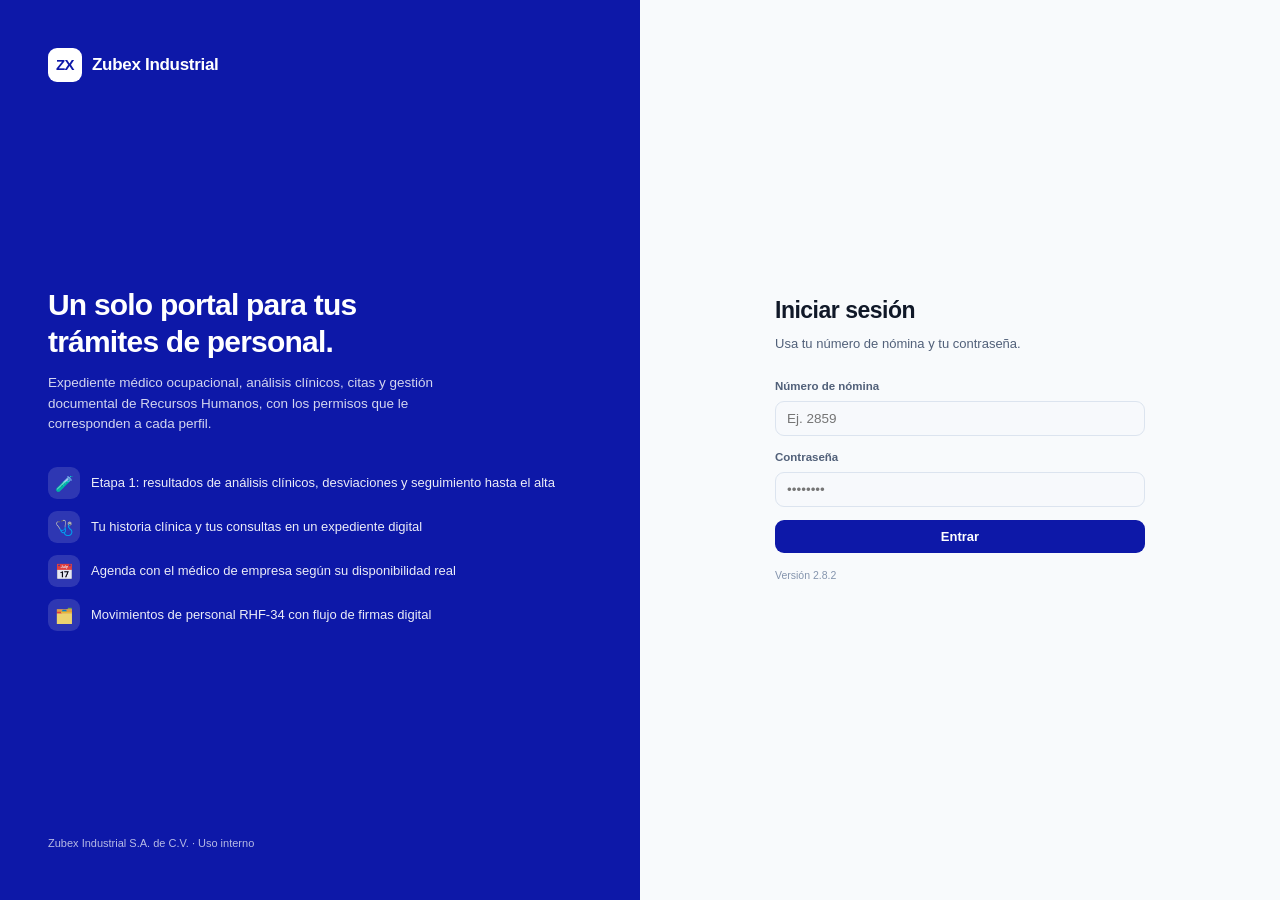
==== commit fceba309: "Add files via upload" ====
--- a/admin.html
+++ b/admin.html
@@ -9,16 +9,16 @@
 <meta name="referrer" content="same-origin">
 <meta name="robots" content="noindex,nofollow">
 <title>Portal RRHH · Administración</title>
-<link rel="stylesheet" href="assets/app.css?v=2.8.0">
+<link rel="stylesheet" href="assets/app.css?v=2.8.2">
 </head>
 <body>
 <div id="root"></div>
-<script src="assets/supabase.min.js?v=2.8.0"></script>
-<script src="assets/config.js?v=2.8.0"></script>
-<script src="assets/catalogos.js?v=2.8.0"></script>
-<script src="assets/api.js?v=2.8.0"></script>
-<script src="assets/app.js?v=2.8.0"></script>
-<script src="assets/formularios.js?v=2.8.0"></script>
-<script src="assets/page-admin.js?v=2.8.0"></script>
+<script src="assets/supabase.min.js?v=2.8.2"></script>
+<script src="assets/config.js?v=2.8.2"></script>
+<script src="assets/catalogos.js?v=2.8.2"></script>
+<script src="assets/api.js?v=2.8.2"></script>
+<script src="assets/app.js?v=2.8.2"></script>
+<script src="assets/formularios.js?v=2.8.2"></script>
+<script src="assets/page-admin.js?v=2.8.2"></script>
 </body>
 </html>
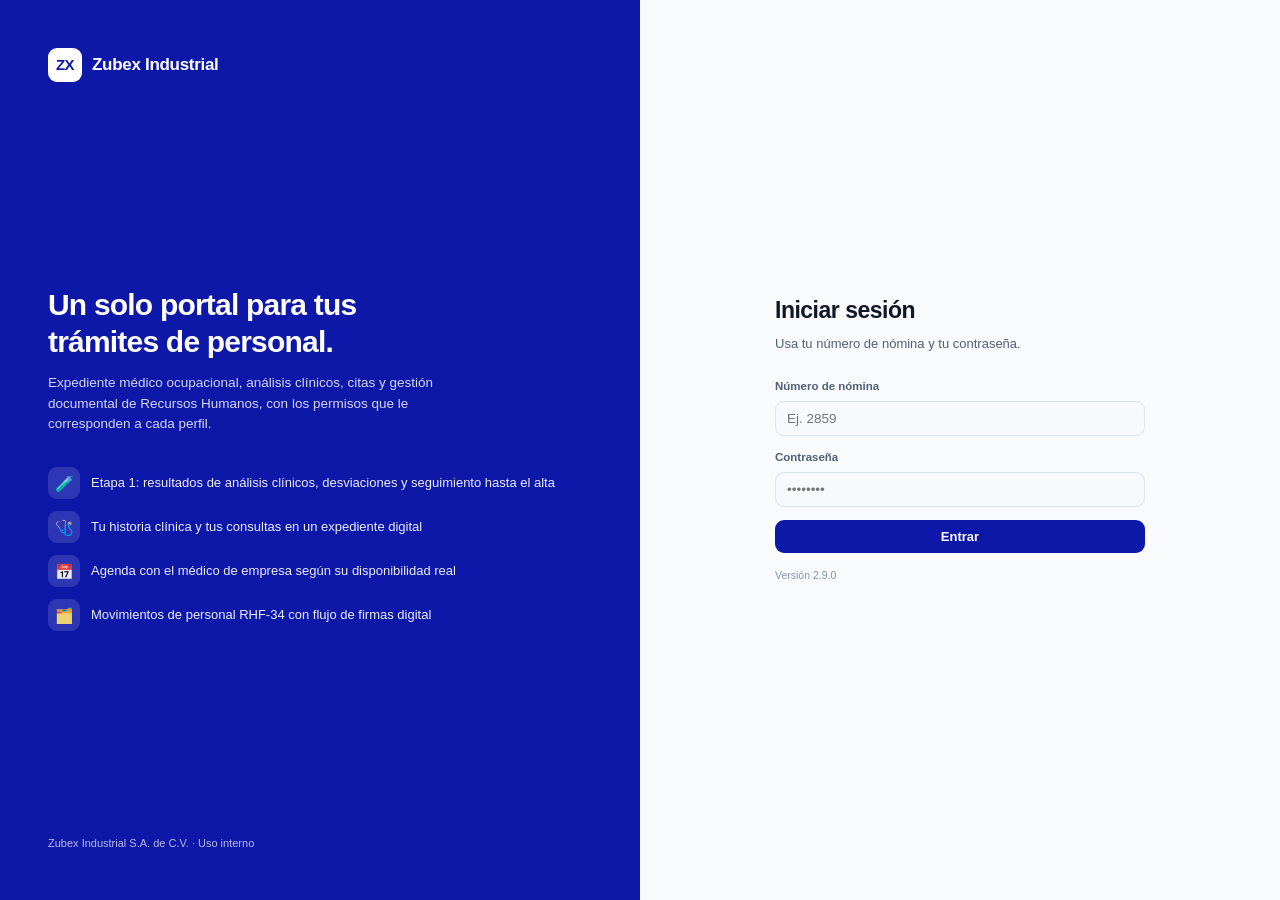
==== commit 80e05773: "Add files via upload" ====
--- a/admin.html
+++ b/admin.html
@@ -9,16 +9,16 @@
 <meta name="referrer" content="same-origin">
 <meta name="robots" content="noindex,nofollow">
 <title>Portal RRHH · Administración</title>
-<link rel="stylesheet" href="assets/app.css?v=2.8.2">
+<link rel="stylesheet" href="assets/app.css?v=2.9.0">
 </head>
 <body>
 <div id="root"></div>
-<script src="assets/supabase.min.js?v=2.8.2"></script>
-<script src="assets/config.js?v=2.8.2"></script>
-<script src="assets/catalogos.js?v=2.8.2"></script>
-<script src="assets/api.js?v=2.8.2"></script>
-<script src="assets/app.js?v=2.8.2"></script>
-<script src="assets/formularios.js?v=2.8.2"></script>
-<script src="assets/page-admin.js?v=2.8.2"></script>
+<script src="assets/supabase.min.js?v=2.9.0"></script>
+<script src="assets/config.js?v=2.9.0"></script>
+<script src="assets/catalogos.js?v=2.9.0"></script>
+<script src="assets/api.js?v=2.9.0"></script>
+<script src="assets/app.js?v=2.9.0"></script>
+<script src="assets/formularios.js?v=2.9.0"></script>
+<script src="assets/page-admin.js?v=2.9.0"></script>
 </body>
 </html>
